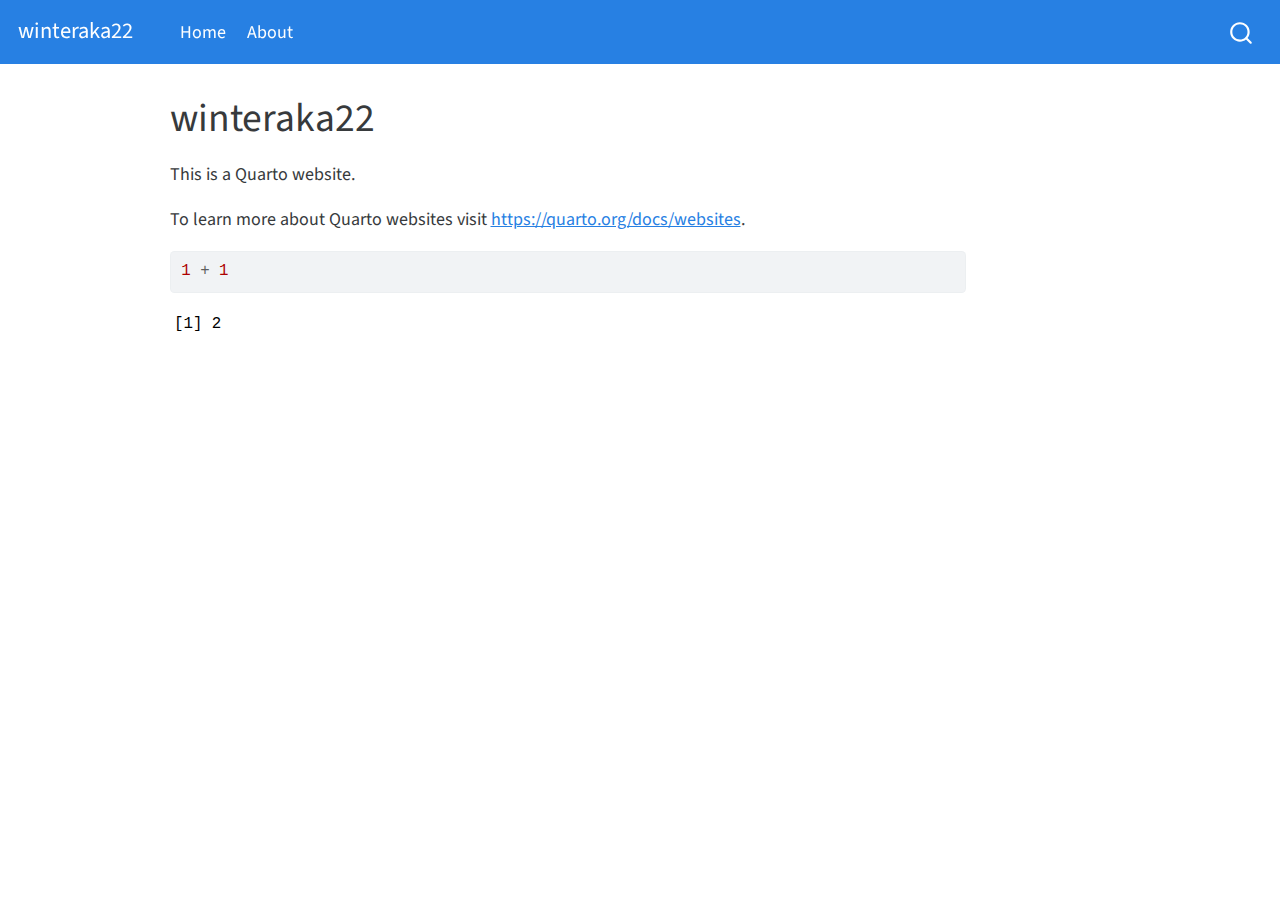
==== docs/index.html @ 7a32d4cb "initial commit" ====
<!DOCTYPE html>
<html xmlns="http://www.w3.org/1999/xhtml" lang="en" xml:lang="en"><head>

<meta charset="utf-8">
<meta name="generator" content="quarto-1.3.47">

<meta name="viewport" content="width=device-width, initial-scale=1.0, user-scalable=yes">


<title>winteraka22</title>
<style>
code{white-space: pre-wrap;}
span.smallcaps{font-variant: small-caps;}
div.columns{display: flex; gap: min(4vw, 1.5em);}
div.column{flex: auto; overflow-x: auto;}
div.hanging-indent{margin-left: 1.5em; text-indent: -1.5em;}
ul.task-list{list-style: none;}
ul.task-list li input[type="checkbox"] {
  width: 0.8em;
  margin: 0 0.8em 0.2em -1.6em;
  vertical-align: middle;
}
pre > code.sourceCode { white-space: pre; position: relative; }
pre > code.sourceCode > span { display: inline-block; line-height: 1.25; }
pre > code.sourceCode > span:empty { height: 1.2em; }
.sourceCode { overflow: visible; }
code.sourceCode > span { color: inherit; text-decoration: inherit; }
div.sourceCode { margin: 1em 0; }
pre.sourceCode { margin: 0; }
@media screen {
div.sourceCode { overflow: auto; }
}
@media print {
pre > code.sourceCode { white-space: pre-wrap; }
pre > code.sourceCode > span { text-indent: -5em; padding-left: 5em; }
}
pre.numberSource code
  { counter-reset: source-line 0; }
pre.numberSource code > span
  { position: relative; left: -4em; counter-increment: source-line; }
pre.numberSource code > span > a:first-child::before
  { content: counter(source-line);
    position: relative; left: -1em; text-align: right; vertical-align: baseline;
    border: none; display: inline-block;
    -webkit-touch-callout: none; -webkit-user-select: none;
    -khtml-user-select: none; -moz-user-select: none;
    -ms-user-select: none; user-select: none;
    padding: 0 4px; width: 4em;
    color: #aaaaaa;
  }
pre.numberSource { margin-left: 3em; border-left: 1px solid #aaaaaa;  padding-left: 4px; }
div.sourceCode
  {   }
@media screen {
pre > code.sourceCode > span > a:first-child::before { text-decoration: underline; }
}
code span.al { color: #ff0000; font-weight: bold; } /* Alert */
code span.an { color: #60a0b0; font-weight: bold; font-style: italic; } /* Annotation */
code span.at { color: #7d9029; } /* Attribute */
code span.bn { color: #40a070; } /* BaseN */
code span.bu { color: #008000; } /* BuiltIn */
code span.cf { color: #007020; font-weight: bold; } /* ControlFlow */
code span.ch { color: #4070a0; } /* Char */
code span.cn { color: #880000; } /* Constant */
code span.co { color: #60a0b0; font-style: italic; } /* Comment */
code span.cv { color: #60a0b0; font-weight: bold; font-style: italic; } /* CommentVar */
code span.do { color: #ba2121; font-style: italic; } /* Documentation */
code span.dt { color: #902000; } /* DataType */
code span.dv { color: #40a070; } /* DecVal */
code span.er { color: #ff0000; font-weight: bold; } /* Error */
code span.ex { } /* Extension */
code span.fl { color: #40a070; } /* Float */
code span.fu { color: #06287e; } /* Function */
code span.im { color: #008000; font-weight: bold; } /* Import */
code span.in { color: #60a0b0; font-weight: bold; font-style: italic; } /* Information */
code span.kw { color: #007020; font-weight: bold; } /* Keyword */
code span.op { color: #666666; } /* Operator */
code span.ot { color: #007020; } /* Other */
code span.pp { color: #bc7a00; } /* Preprocessor */
code span.sc { color: #4070a0; } /* SpecialChar */
code span.ss { color: #bb6688; } /* SpecialString */
code span.st { color: #4070a0; } /* String */
code span.va { color: #19177c; } /* Variable */
code span.vs { color: #4070a0; } /* VerbatimString */
code span.wa { color: #60a0b0; font-weight: bold; font-style: italic; } /* Warning */
</style>


<script src="site_libs/quarto-nav/quarto-nav.js"></script>
<script src="site_libs/quarto-nav/headroom.min.js"></script>
<script src="site_libs/clipboard/clipboard.min.js"></script>
<script src="site_libs/quarto-search/autocomplete.umd.js"></script>
<script src="site_libs/quarto-search/fuse.min.js"></script>
<script src="site_libs/quarto-search/quarto-search.js"></script>
<meta name="quarto:offset" content="./">
<script src="site_libs/quarto-html/quarto.js"></script>
<script src="site_libs/quarto-html/popper.min.js"></script>
<script src="site_libs/quarto-html/tippy.umd.min.js"></script>
<script src="site_libs/quarto-html/anchor.min.js"></script>
<link href="site_libs/quarto-html/tippy.css" rel="stylesheet">
<link href="site_libs/quarto-html/quarto-syntax-highlighting.css" rel="stylesheet" id="quarto-text-highlighting-styles">
<script src="site_libs/bootstrap/bootstrap.min.js"></script>
<link href="site_libs/bootstrap/bootstrap-icons.css" rel="stylesheet">
<link href="site_libs/bootstrap/bootstrap.min.css" rel="stylesheet" id="quarto-bootstrap" data-mode="light">
<script id="quarto-search-options" type="application/json">{
  "location": "navbar",
  "copy-button": false,
  "collapse-after": 3,
  "panel-placement": "end",
  "type": "overlay",
  "limit": 20,
  "language": {
    "search-no-results-text": "No results",
    "search-matching-documents-text": "matching documents",
    "search-copy-link-title": "Copy link to search",
    "search-hide-matches-text": "Hide additional matches",
    "search-more-match-text": "more match in this document",
    "search-more-matches-text": "more matches in this document",
    "search-clear-button-title": "Clear",
    "search-detached-cancel-button-title": "Cancel",
    "search-submit-button-title": "Submit"
  }
}</script>


<link rel="stylesheet" href="styles.css">
</head>

<body class="nav-fixed">

<div id="quarto-search-results"></div>
  <header id="quarto-header" class="headroom fixed-top">
    <nav class="navbar navbar-expand-lg navbar-dark ">
      <div class="navbar-container container-fluid">
      <div class="navbar-brand-container">
    <a class="navbar-brand" href="./index.html">
    <span class="navbar-title">winteraka22</span>
    </a>
  </div>
          <button class="navbar-toggler" type="button" data-bs-toggle="collapse" data-bs-target="#navbarCollapse" aria-controls="navbarCollapse" aria-expanded="false" aria-label="Toggle navigation" onclick="if (window.quartoToggleHeadroom) { window.quartoToggleHeadroom(); }">
  <span class="navbar-toggler-icon"></span>
</button>
          <div class="collapse navbar-collapse" id="navbarCollapse">
            <ul class="navbar-nav navbar-nav-scroll me-auto">
  <li class="nav-item">
    <a class="nav-link active" href="./index.html" rel="" aria-current="page">
 <span class="menu-text">Home</span></a>
  </li>  
  <li class="nav-item">
    <a class="nav-link" href="./about.html" rel="">
 <span class="menu-text">About</span></a>
  </li>  
</ul>
              <div id="quarto-search" class="" title="Search"></div>
          </div> <!-- /navcollapse -->
      </div> <!-- /container-fluid -->
    </nav>
</header>
<!-- content -->
<div id="quarto-content" class="quarto-container page-columns page-rows-contents page-layout-article page-navbar">
<!-- sidebar -->
<!-- margin-sidebar -->
    <div id="quarto-margin-sidebar" class="sidebar margin-sidebar">
        
    </div>
<!-- main -->
<main class="content" id="quarto-document-content">

<header id="title-block-header" class="quarto-title-block default">
<div class="quarto-title">
<h1 class="title">winteraka22</h1>
</div>



<div class="quarto-title-meta">

    
  
    
  </div>
  

</header>

<p>This is a Quarto website.</p>
<p>To learn more about Quarto websites visit <a href="https://quarto.org/docs/websites" class="uri">https://quarto.org/docs/websites</a>.</p>
<div class="cell">
<div class="sourceCode cell-code" id="cb1"><pre class="sourceCode r code-with-copy"><code class="sourceCode r"><span id="cb1-1"><a href="#cb1-1" aria-hidden="true" tabindex="-1"></a><span class="dv">1</span> <span class="sc">+</span> <span class="dv">1</span></span></code><button title="Copy to Clipboard" class="code-copy-button"><i class="bi"></i></button></pre></div>
<div class="cell-output cell-output-stdout">
<pre><code>[1] 2</code></pre>
</div>
</div>



</main> <!-- /main -->
<script id="quarto-html-after-body" type="application/javascript">
window.document.addEventListener("DOMContentLoaded", function (event) {
  const toggleBodyColorMode = (bsSheetEl) => {
    const mode = bsSheetEl.getAttribute("data-mode");
    const bodyEl = window.document.querySelector("body");
    if (mode === "dark") {
      bodyEl.classList.add("quarto-dark");
      bodyEl.classList.remove("quarto-light");
    } else {
      bodyEl.classList.add("quarto-light");
      bodyEl.classList.remove("quarto-dark");
    }
  }
  const toggleBodyColorPrimary = () => {
    const bsSheetEl = window.document.querySelector("link#quarto-bootstrap");
    if (bsSheetEl) {
      toggleBodyColorMode(bsSheetEl);
    }
  }
  toggleBodyColorPrimary();  
  const icon = "";
  const anchorJS = new window.AnchorJS();
  anchorJS.options = {
    placement: 'right',
    icon: icon
  };
  anchorJS.add('.anchored');
  const clipboard = new window.ClipboardJS('.code-copy-button', {
    target: function(trigger) {
      return trigger.previousElementSibling;
    }
  });
  clipboard.on('success', function(e) {
    // button target
    const button = e.trigger;
    // don't keep focus
    button.blur();
    // flash "checked"
    button.classList.add('code-copy-button-checked');
    var currentTitle = button.getAttribute("title");
    button.setAttribute("title", "Copied!");
    let tooltip;
    if (window.bootstrap) {
      button.setAttribute("data-bs-toggle", "tooltip");
      button.setAttribute("data-bs-placement", "left");
      button.setAttribute("data-bs-title", "Copied!");
      tooltip = new bootstrap.Tooltip(button, 
        { trigger: "manual", 
          customClass: "code-copy-button-tooltip",
          offset: [0, -8]});
      tooltip.show();    
    }
    setTimeout(function() {
      if (tooltip) {
        tooltip.hide();
        button.removeAttribute("data-bs-title");
        button.removeAttribute("data-bs-toggle");
        button.removeAttribute("data-bs-placement");
      }
      button.setAttribute("title", currentTitle);
      button.classList.remove('code-copy-button-checked');
    }, 1000);
    // clear code selection
    e.clearSelection();
  });
  function tippyHover(el, contentFn) {
    const config = {
      allowHTML: true,
      content: contentFn,
      maxWidth: 500,
      delay: 100,
      arrow: false,
      appendTo: function(el) {
          return el.parentElement;
      },
      interactive: true,
      interactiveBorder: 10,
      theme: 'quarto',
      placement: 'bottom-start'
    };
    window.tippy(el, config); 
  }
  const noterefs = window.document.querySelectorAll('a[role="doc-noteref"]');
  for (var i=0; i<noterefs.length; i++) {
    const ref = noterefs[i];
    tippyHover(ref, function() {
      // use id or data attribute instead here
      let href = ref.getAttribute('data-footnote-href') || ref.getAttribute('href');
      try { href = new URL(href).hash; } catch {}
      const id = href.replace(/^#\/?/, "");
      const note = window.document.getElementById(id);
      return note.innerHTML;
    });
  }
  const findCites = (el) => {
    const parentEl = el.parentElement;
    if (parentEl) {
      const cites = parentEl.dataset.cites;
      if (cites) {
        return {
          el,
          cites: cites.split(' ')
        };
      } else {
        return findCites(el.parentElement)
      }
    } else {
      return undefined;
    }
  };
  var bibliorefs = window.document.querySelectorAll('a[role="doc-biblioref"]');
  for (var i=0; i<bibliorefs.length; i++) {
    const ref = bibliorefs[i];
    const citeInfo = findCites(ref);
    if (citeInfo) {
      tippyHover(citeInfo.el, function() {
        var popup = window.document.createElement('div');
        citeInfo.cites.forEach(function(cite) {
          var citeDiv = window.document.createElement('div');
          citeDiv.classList.add('hanging-indent');
          citeDiv.classList.add('csl-entry');
          var biblioDiv = window.document.getElementById('ref-' + cite);
          if (biblioDiv) {
            citeDiv.innerHTML = biblioDiv.innerHTML;
          }
          popup.appendChild(citeDiv);
        });
        return popup.innerHTML;
      });
    }
  }
});
</script>
</div> <!-- /content -->



</body></html>
---- docs/site_libs/quarto-html/tippy.css ----
.tippy-box[data-animation=fade][data-state=hidden]{opacity:0}[data-tippy-root]{max-width:calc(100vw - 10px)}.tippy-box{position:relative;background-color:#333;color:#fff;border-radius:4px;font-size:14px;line-height:1.4;white-space:normal;outline:0;transition-property:transform,visibility,opacity}.tippy-box[data-placement^=top]>.tippy-arrow{bottom:0}.tippy-box[data-placement^=top]>.tippy-arrow:before{bottom:-7px;left:0;border-width:8px 8px 0;border-top-color:initial;transform-origin:center top}.tippy-box[data-placement^=bottom]>.tippy-arrow{top:0}.tippy-box[data-placement^=bottom]>.tippy-arrow:before{top:-7px;left:0;border-width:0 8px 8px;border-bottom-color:initial;transform-origin:center bottom}.tippy-box[data-placement^=left]>.tippy-arrow{right:0}.tippy-box[data-placement^=left]>.tippy-arrow:before{border-width:8px 0 8px 8px;border-left-color:initial;right:-7px;transform-origin:center left}.tippy-box[data-placement^=right]>.tippy-arrow{left:0}.tippy-box[data-placement^=right]>.tippy-arrow:before{left:-7px;border-width:8px 8px 8px 0;border-right-color:initial;transform-origin:center right}.tippy-box[data-inertia][data-state=visible]{transition-timing-function:cubic-bezier(.54,1.5,.38,1.11)}.tippy-arrow{width:16px;height:16px;color:#333}.tippy-arrow:before{content:"";position:absolute;border-color:transparent;border-style:solid}.tippy-content{position:relative;padding:5px 9px;z-index:1}
---- docs/site_libs/quarto-html/quarto-syntax-highlighting.css ----
/* quarto syntax highlight colors */
:root {
  --quarto-hl-ot-color: #003B4F;
  --quarto-hl-at-color: #657422;
  --quarto-hl-ss-color: #20794D;
  --quarto-hl-an-color: #5E5E5E;
  --quarto-hl-fu-color: #4758AB;
  --quarto-hl-st-color: #20794D;
  --quarto-hl-cf-color: #003B4F;
  --quarto-hl-op-color: #5E5E5E;
  --quarto-hl-er-color: #AD0000;
  --quarto-hl-bn-color: #AD0000;
  --quarto-hl-al-color: #AD0000;
  --quarto-hl-va-color: #111111;
  --quarto-hl-bu-color: inherit;
  --quarto-hl-ex-color: inherit;
  --quarto-hl-pp-color: #AD0000;
  --quarto-hl-in-color: #5E5E5E;
  --quarto-hl-vs-color: #20794D;
  --quarto-hl-wa-color: #5E5E5E;
  --quarto-hl-do-color: #5E5E5E;
  --quarto-hl-im-color: #00769E;
  --quarto-hl-ch-color: #20794D;
  --quarto-hl-dt-color: #AD0000;
  --quarto-hl-fl-color: #AD0000;
  --quarto-hl-co-color: #5E5E5E;
  --quarto-hl-cv-color: #5E5E5E;
  --quarto-hl-cn-color: #8f5902;
  --quarto-hl-sc-color: #5E5E5E;
  --quarto-hl-dv-color: #AD0000;
  --quarto-hl-kw-color: #003B4F;
}

/* other quarto variables */
:root {
  --quarto-font-monospace: SFMono-Regular, Menlo, Monaco, Consolas, "Liberation Mono", "Courier New", monospace;
}

pre > code.sourceCode > span {
  color: #003B4F;
}

code span {
  color: #003B4F;
}

code.sourceCode > span {
  color: #003B4F;
}

div.sourceCode,
div.sourceCode pre.sourceCode {
  color: #003B4F;
}

code span.ot {
  color: #003B4F;
}

code span.at {
  color: #657422;
}

code span.ss {
  color: #20794D;
}

code span.an {
  color: #5E5E5E;
}

code span.fu {
  color: #4758AB;
}

code span.st {
  color: #20794D;
}

code span.cf {
  color: #003B4F;
}

code span.op {
  color: #5E5E5E;
}

code span.er {
  color: #AD0000;
}

code span.bn {
  color: #AD0000;
}

code span.al {
  color: #AD0000;
}

code span.va {
  color: #111111;
}

code span.pp {
  color: #AD0000;
}

code span.in {
  color: #5E5E5E;
}

code span.vs {
  color: #20794D;
}

code span.wa {
  color: #5E5E5E;
  font-style: italic;
}

code span.do {
  color: #5E5E5E;
  font-style: italic;
}

code span.im {
  color: #00769E;
}

code span.ch {
  color: #20794D;
}

code span.dt {
  color: #AD0000;
}

code span.fl {
  color: #AD0000;
}

code span.co {
  color: #5E5E5E;
}

code span.cv {
  color: #5E5E5E;
  font-style: italic;
}

code span.cn {
  color: #8f5902;
}

code span.sc {
  color: #5E5E5E;
}

code span.dv {
  color: #AD0000;
}

code span.kw {
  color: #003B4F;
}

.prevent-inlining {
  content: "</";
}

/*# sourceMappingURL=debc5d5d77c3f9108843748ff7464032.css.map */
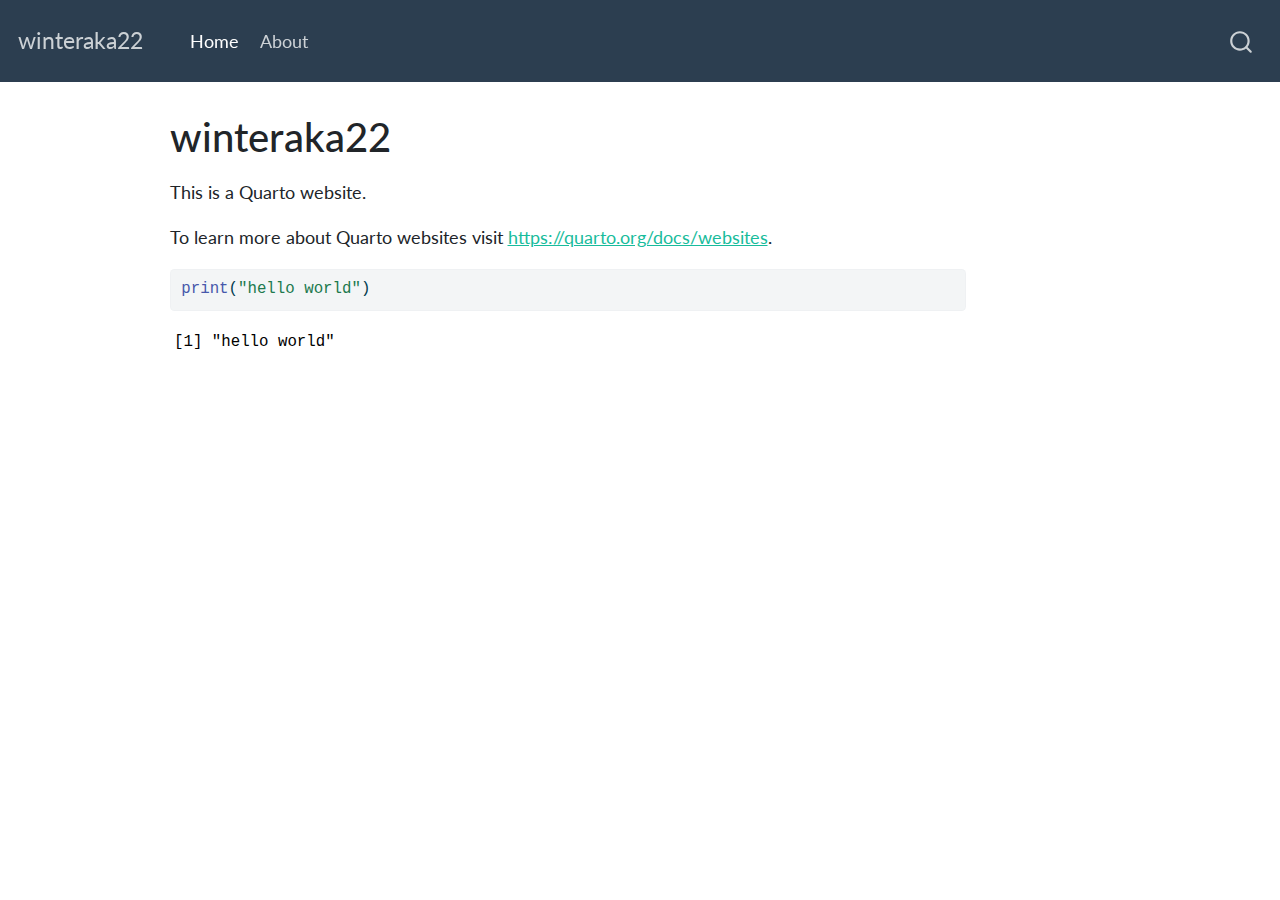
==== commit 8a17efd6: "add notes" ====
--- a/docs/index.html
+++ b/docs/index.html
@@ -2,7 +2,7 @@
 <html xmlns="http://www.w3.org/1999/xhtml" lang="en" xml:lang="en"><head>
 
 <meta charset="utf-8">
-<meta name="generator" content="quarto-1.3.47">
+<meta name="generator" content="quarto-1.3.56">
 
 <meta name="viewport" content="width=device-width, initial-scale=1.0, user-scalable=yes">
 
@@ -143,11 +143,11 @@
           <div class="collapse navbar-collapse" id="navbarCollapse">
             <ul class="navbar-nav navbar-nav-scroll me-auto">
   <li class="nav-item">
-    <a class="nav-link active" href="./index.html" rel="" aria-current="page">
+    <a class="nav-link active" href="./index.html" rel="" target="" aria-current="page">
  <span class="menu-text">Home</span></a>
   </li>  
   <li class="nav-item">
-    <a class="nav-link" href="./about.html" rel="">
+    <a class="nav-link" href="./about.html" rel="" target="">
  <span class="menu-text">About</span></a>
   </li>  
 </ul>
@@ -186,9 +186,9 @@
 <p>This is a Quarto website.</p>
 <p>To learn more about Quarto websites visit <a href="https://quarto.org/docs/websites" class="uri">https://quarto.org/docs/websites</a>.</p>
 <div class="cell">
-<div class="sourceCode cell-code" id="cb1"><pre class="sourceCode r code-with-copy"><code class="sourceCode r"><span id="cb1-1"><a href="#cb1-1" aria-hidden="true" tabindex="-1"></a><span class="dv">1</span> <span class="sc">+</span> <span class="dv">1</span></span></code><button title="Copy to Clipboard" class="code-copy-button"><i class="bi"></i></button></pre></div>
+<div class="sourceCode cell-code" id="cb1"><pre class="sourceCode r code-with-copy"><code class="sourceCode r"><span id="cb1-1"><a href="#cb1-1" aria-hidden="true" tabindex="-1"></a><span class="fu">print</span>(<span class="st">"hello world"</span>)</span></code><button title="Copy to Clipboard" class="code-copy-button"><i class="bi"></i></button></pre></div>
 <div class="cell-output cell-output-stdout">
-<pre><code>[1] 2</code></pre>
+<pre><code>[1] "hello world"</code></pre>
 </div>
 </div>
 
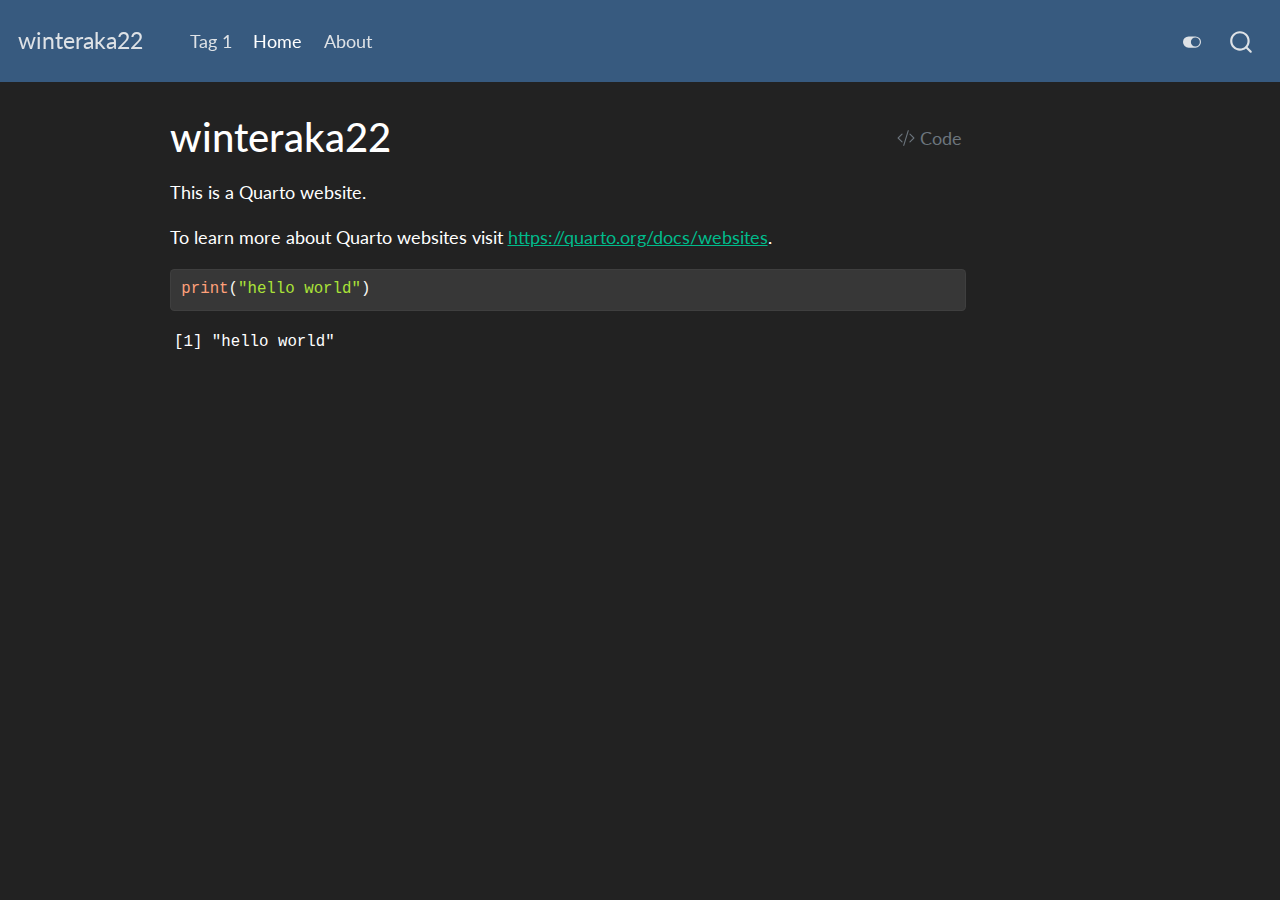
==== commit b8d0933e: "update" ====
--- a/docs/index.html
+++ b/docs/index.html
@@ -98,10 +98,12 @@
 <script src="site_libs/quarto-html/tippy.umd.min.js"></script>
 <script src="site_libs/quarto-html/anchor.min.js"></script>
 <link href="site_libs/quarto-html/tippy.css" rel="stylesheet">
-<link href="site_libs/quarto-html/quarto-syntax-highlighting.css" rel="stylesheet" id="quarto-text-highlighting-styles">
+<link href="site_libs/quarto-html/quarto-syntax-highlighting.css" rel="stylesheet" class="quarto-color-scheme" id="quarto-text-highlighting-styles">
+<link href="site_libs/quarto-html/quarto-syntax-highlighting-dark.css" rel="stylesheet" class="quarto-color-scheme quarto-color-alternate" id="quarto-text-highlighting-styles">
 <script src="site_libs/bootstrap/bootstrap.min.js"></script>
 <link href="site_libs/bootstrap/bootstrap-icons.css" rel="stylesheet">
-<link href="site_libs/bootstrap/bootstrap.min.css" rel="stylesheet" id="quarto-bootstrap" data-mode="light">
+<link href="site_libs/bootstrap/bootstrap.min.css" rel="stylesheet" class="quarto-color-scheme" id="quarto-bootstrap" data-mode="light">
+<link href="site_libs/bootstrap/bootstrap-dark.min.css" rel="stylesheet" class="quarto-color-scheme quarto-color-alternate" id="quarto-bootstrap" data-mode="dark">
 <script id="quarto-search-options" type="application/json">{
   "location": "navbar",
   "copy-button": false,
@@ -143,6 +145,10 @@
           <div class="collapse navbar-collapse" id="navbarCollapse">
             <ul class="navbar-nav navbar-nav-scroll me-auto">
   <li class="nav-item">
+    <a class="nav-link" href="./day1.html" rel="" target="">
+ <span class="menu-text">Tag 1</span></a>
+  </li>  
+  <li class="nav-item">
     <a class="nav-link active" href="./index.html" rel="" target="" aria-current="page">
  <span class="menu-text">Home</span></a>
   </li>  
@@ -151,6 +157,9 @@
  <span class="menu-text">About</span></a>
   </li>  
 </ul>
+              <div class="quarto-toggle-container">
+                  <a href="" class="quarto-color-scheme-toggle nav-link" onclick="window.quartoToggleColorScheme(); return false;" title="Toggle dark mode"><i class="bi"></i></a>
+              </div>
               <div id="quarto-search" class="" title="Search"></div>
           </div> <!-- /navcollapse -->
       </div> <!-- /container-fluid -->
@@ -168,7 +177,7 @@
 
 <header id="title-block-header" class="quarto-title-block default">
 <div class="quarto-title">
-<h1 class="title">winteraka22</h1>
+<div class="quarto-title-block"><div><h1 class="title">winteraka22</h1><button type="button" class="btn code-tools-button" id="quarto-code-tools-source"><i class="bi"></i> Code</button></div></div>
 </div>
 
 
@@ -192,6 +201,8 @@
 </div>
 </div>
 
+
+<!-- -->
 
 
 </main> <!-- /main -->
@@ -215,6 +226,121 @@
     }
   }
   toggleBodyColorPrimary();  
+  const disableStylesheet = (stylesheets) => {
+    for (let i=0; i < stylesheets.length; i++) {
+      const stylesheet = stylesheets[i];
+      stylesheet.rel = 'prefetch';
+    }
+  }
+  const enableStylesheet = (stylesheets) => {
+    for (let i=0; i < stylesheets.length; i++) {
+      const stylesheet = stylesheets[i];
+      stylesheet.rel = 'stylesheet';
+    }
+  }
+  const manageTransitions = (selector, allowTransitions) => {
+    const els = window.document.querySelectorAll(selector);
+    for (let i=0; i < els.length; i++) {
+      const el = els[i];
+      if (allowTransitions) {
+        el.classList.remove('notransition');
+      } else {
+        el.classList.add('notransition');
+      }
+    }
+  }
+  const toggleColorMode = (alternate) => {
+    // Switch the stylesheets
+    const alternateStylesheets = window.document.querySelectorAll('link.quarto-color-scheme.quarto-color-alternate');
+    manageTransitions('#quarto-margin-sidebar .nav-link', false);
+    if (alternate) {
+      enableStylesheet(alternateStylesheets);
+      for (const sheetNode of alternateStylesheets) {
+        if (sheetNode.id === "quarto-bootstrap") {
+          toggleBodyColorMode(sheetNode);
+        }
+      }
+    } else {
+      disableStylesheet(alternateStylesheets);
+      toggleBodyColorPrimary();
+    }
+    manageTransitions('#quarto-margin-sidebar .nav-link', true);
+    // Switch the toggles
+    const toggles = window.document.querySelectorAll('.quarto-color-scheme-toggle');
+    for (let i=0; i < toggles.length; i++) {
+      const toggle = toggles[i];
+      if (toggle) {
+        if (alternate) {
+          toggle.classList.add("alternate");     
+        } else {
+          toggle.classList.remove("alternate");
+        }
+      }
+    }
+    // Hack to workaround the fact that safari doesn't
+    // properly recolor the scrollbar when toggling (#1455)
+    if (navigator.userAgent.indexOf('Safari') > 0 && navigator.userAgent.indexOf('Chrome') == -1) {
+      manageTransitions("body", false);
+      window.scrollTo(0, 1);
+      setTimeout(() => {
+        window.scrollTo(0, 0);
+        manageTransitions("body", true);
+      }, 40);  
+    }
+  }
+  const isFileUrl = () => { 
+    return window.location.protocol === 'file:';
+  }
+  const hasAlternateSentinel = () => {  
+    let styleSentinel = getColorSchemeSentinel();
+    if (styleSentinel !== null) {
+      return styleSentinel === "alternate";
+    } else {
+      return false;
+    }
+  }
+  const setStyleSentinel = (alternate) => {
+    const value = alternate ? "alternate" : "default";
+    if (!isFileUrl()) {
+      window.localStorage.setItem("quarto-color-scheme", value);
+    } else {
+      localAlternateSentinel = value;
+    }
+  }
+  const getColorSchemeSentinel = () => {
+    if (!isFileUrl()) {
+      const storageValue = window.localStorage.getItem("quarto-color-scheme");
+      return storageValue != null ? storageValue : localAlternateSentinel;
+    } else {
+      return localAlternateSentinel;
+    }
+  }
+  let localAlternateSentinel = 'alternate';
+  // Dark / light mode switch
+  window.quartoToggleColorScheme = () => {
+    // Read the current dark / light value 
+    let toAlternate = !hasAlternateSentinel();
+    toggleColorMode(toAlternate);
+    setStyleSentinel(toAlternate);
+  };
+  // Ensure there is a toggle, if there isn't float one in the top right
+  if (window.document.querySelector('.quarto-color-scheme-toggle') === null) {
+    const a = window.document.createElement('a');
+    a.classList.add('top-right');
+    a.classList.add('quarto-color-scheme-toggle');
+    a.href = "";
+    a.onclick = function() { try { window.quartoToggleColorScheme(); } catch {} return false; };
+    const i = window.document.createElement("i");
+    i.classList.add('bi');
+    a.appendChild(i);
+    window.document.body.appendChild(a);
+  }
+  // Switch to dark mode if need be
+  if (hasAlternateSentinel()) {
+    toggleColorMode(true);
+  } else {
+    toggleColorMode(false);
+  }
   const icon = "";
   const anchorJS = new window.AnchorJS();
   anchorJS.options = {
@@ -260,6 +386,57 @@
     // clear code selection
     e.clearSelection();
   });
+  const viewSource = window.document.getElementById('quarto-view-source') ||
+                     window.document.getElementById('quarto-code-tools-source');
+  if (viewSource) {
+    const sourceUrl = viewSource.getAttribute("data-quarto-source-url");
+    viewSource.addEventListener("click", function(e) {
+      if (sourceUrl) {
+        // rstudio viewer pane
+        if (/\bcapabilities=\b/.test(window.location)) {
+          window.open(sourceUrl);
+        } else {
+          window.location.href = sourceUrl;
+        }
+      } else {
+        const modal = new bootstrap.Modal(document.getElementById('quarto-embedded-source-code-modal'));
+        modal.show();
+      }
+      return false;
+    });
+  }
+  function toggleCodeHandler(show) {
+    return function(e) {
+      const detailsSrc = window.document.querySelectorAll(".cell > details > .sourceCode");
+      for (let i=0; i<detailsSrc.length; i++) {
+        const details = detailsSrc[i].parentElement;
+        if (show) {
+          details.open = true;
+        } else {
+          details.removeAttribute("open");
+        }
+      }
+      const cellCodeDivs = window.document.querySelectorAll(".cell > .sourceCode");
+      const fromCls = show ? "hidden" : "unhidden";
+      const toCls = show ? "unhidden" : "hidden";
+      for (let i=0; i<cellCodeDivs.length; i++) {
+        const codeDiv = cellCodeDivs[i];
+        if (codeDiv.classList.contains(fromCls)) {
+          codeDiv.classList.remove(fromCls);
+          codeDiv.classList.add(toCls);
+        } 
+      }
+      return false;
+    }
+  }
+  const hideAllCode = window.document.getElementById("quarto-hide-all-code");
+  if (hideAllCode) {
+    hideAllCode.addEventListener("click", toggleCodeHandler(false));
+  }
+  const showAllCode = window.document.getElementById("quarto-show-all-code");
+  if (showAllCode) {
+    showAllCode.addEventListener("click", toggleCodeHandler(true));
+  }
   function tippyHover(el, contentFn) {
     const config = {
       allowHTML: true,
@@ -327,7 +504,20 @@
     }
   }
 });
-</script>
+</script><div class="modal fade" id="quarto-embedded-source-code-modal" tabindex="-1" aria-labelledby="quarto-embedded-source-code-modal-label" aria-hidden="true"><div class="modal-dialog modal-dialog-scrollable"><div class="modal-content"><div class="modal-header"><h5 class="modal-title" id="quarto-embedded-source-code-modal-label">Source Code</h5><button class="btn-close" data-bs-dismiss="modal"></button></div><div class="modal-body"><div class="">
+<div class="sourceCode" id="cb3" data-shortcodes="false"><pre class="sourceCode markdown code-with-copy"><code class="sourceCode markdown"><span id="cb3-1"><a href="#cb3-1" aria-hidden="true" tabindex="-1"></a><span class="co">---</span></span>
+<span id="cb3-2"><a href="#cb3-2" aria-hidden="true" tabindex="-1"></a><span class="an">title:</span><span class="co"> "winteraka22"</span></span>
+<span id="cb3-3"><a href="#cb3-3" aria-hidden="true" tabindex="-1"></a><span class="co">---</span></span>
+<span id="cb3-4"><a href="#cb3-4" aria-hidden="true" tabindex="-1"></a></span>
+<span id="cb3-5"><a href="#cb3-5" aria-hidden="true" tabindex="-1"></a>This is a Quarto website.</span>
+<span id="cb3-6"><a href="#cb3-6" aria-hidden="true" tabindex="-1"></a></span>
+<span id="cb3-7"><a href="#cb3-7" aria-hidden="true" tabindex="-1"></a>To learn more about Quarto websites visit <span class="ot">&lt;https://quarto.org/docs/websites&gt;</span>.</span>
+<span id="cb3-8"><a href="#cb3-8" aria-hidden="true" tabindex="-1"></a></span>
+<span id="cb3-11"><a href="#cb3-11" aria-hidden="true" tabindex="-1"></a><span class="in">```{r}</span></span>
+<span id="cb3-12"><a href="#cb3-12" aria-hidden="true" tabindex="-1"></a><span class="fu">print</span>(<span class="st">"hello world"</span>)</span>
+<span id="cb3-13"><a href="#cb3-13" aria-hidden="true" tabindex="-1"></a><span class="in">```</span></span>
+</code><button title="Copy to Clipboard" class="code-copy-button"><i class="bi"></i></button></pre></div>
+</div></div></div></div></div>
 </div> <!-- /content -->
 
 
--- a/docs/site_libs/quarto-html/quarto-syntax-highlighting-dark.css
+++ b/docs/site_libs/quarto-html/quarto-syntax-highlighting-dark.css
@@ -0,0 +1,187 @@
+/* quarto syntax highlight colors */
+:root {
+  --quarto-hl-al-color: #f07178;
+  --quarto-hl-an-color: #d4d0ab;
+  --quarto-hl-at-color: #00e0e0;
+  --quarto-hl-bn-color: #d4d0ab;
+  --quarto-hl-bu-color: #abe338;
+  --quarto-hl-ch-color: #abe338;
+  --quarto-hl-co-color: #f8f8f2;
+  --quarto-hl-cv-color: #ffd700;
+  --quarto-hl-cn-color: #ffd700;
+  --quarto-hl-cf-color: #ffa07a;
+  --quarto-hl-dt-color: #ffa07a;
+  --quarto-hl-dv-color: #d4d0ab;
+  --quarto-hl-do-color: #f8f8f2;
+  --quarto-hl-er-color: #f07178;
+  --quarto-hl-ex-color: #00e0e0;
+  --quarto-hl-fl-color: #d4d0ab;
+  --quarto-hl-fu-color: #ffa07a;
+  --quarto-hl-im-color: #abe338;
+  --quarto-hl-in-color: #d4d0ab;
+  --quarto-hl-kw-color: #ffa07a;
+  --quarto-hl-op-color: #ffa07a;
+  --quarto-hl-ot-color: #00e0e0;
+  --quarto-hl-pp-color: #dcc6e0;
+  --quarto-hl-re-color: #00e0e0;
+  --quarto-hl-sc-color: #abe338;
+  --quarto-hl-ss-color: #abe338;
+  --quarto-hl-st-color: #abe338;
+  --quarto-hl-va-color: #00e0e0;
+  --quarto-hl-vs-color: #abe338;
+  --quarto-hl-wa-color: #dcc6e0;
+}
+
+/* other quarto variables */
+:root {
+  --quarto-font-monospace: SFMono-Regular, Menlo, Monaco, Consolas, "Liberation Mono", "Courier New", monospace;
+}
+
+code span.al {
+  font-weight: bold;
+  color: #f07178;
+}
+
+code span.an {
+  color: #d4d0ab;
+}
+
+code span.at {
+  color: #00e0e0;
+}
+
+code span.bn {
+  color: #d4d0ab;
+}
+
+code span.bu {
+  color: #abe338;
+}
+
+code span.ch {
+  color: #abe338;
+}
+
+code span.co {
+  font-style: italic;
+  color: #f8f8f2;
+}
+
+code span.cv {
+  color: #ffd700;
+}
+
+code span.cn {
+  color: #ffd700;
+}
+
+code span.cf {
+  font-weight: bold;
+  color: #ffa07a;
+}
+
+code span.dt {
+  color: #ffa07a;
+}
+
+code span.dv {
+  color: #d4d0ab;
+}
+
+code span.do {
+  color: #f8f8f2;
+}
+
+code span.er {
+  color: #f07178;
+  text-decoration: underline;
+}
+
+code span.ex {
+  font-weight: bold;
+  color: #00e0e0;
+}
+
+code span.fl {
+  color: #d4d0ab;
+}
+
+code span.fu {
+  color: #ffa07a;
+}
+
+code span.im {
+  color: #abe338;
+}
+
+code span.in {
+  color: #d4d0ab;
+}
+
+code span.kw {
+  font-weight: bold;
+  color: #ffa07a;
+}
+
+pre > code.sourceCode > span {
+  color: #f8f8f2;
+}
+
+code span {
+  color: #f8f8f2;
+}
+
+code.sourceCode > span {
+  color: #f8f8f2;
+}
+
+div.sourceCode,
+div.sourceCode pre.sourceCode {
+  color: #f8f8f2;
+}
+
+code span.op {
+  color: #ffa07a;
+}
+
+code span.ot {
+  color: #00e0e0;
+}
+
+code span.pp {
+  color: #dcc6e0;
+}
+
+code span.re {
+  color: #00e0e0;
+}
+
+code span.sc {
+  color: #abe338;
+}
+
+code span.ss {
+  color: #abe338;
+}
+
+code span.st {
+  color: #abe338;
+}
+
+code span.va {
+  color: #00e0e0;
+}
+
+code span.vs {
+  color: #abe338;
+}
+
+code span.wa {
+  color: #dcc6e0;
+}
+
+.prevent-inlining {
+  content: "</";
+}
+
+/*# sourceMappingURL=935a306eefa94366c21e1a970dddb765.css.map */
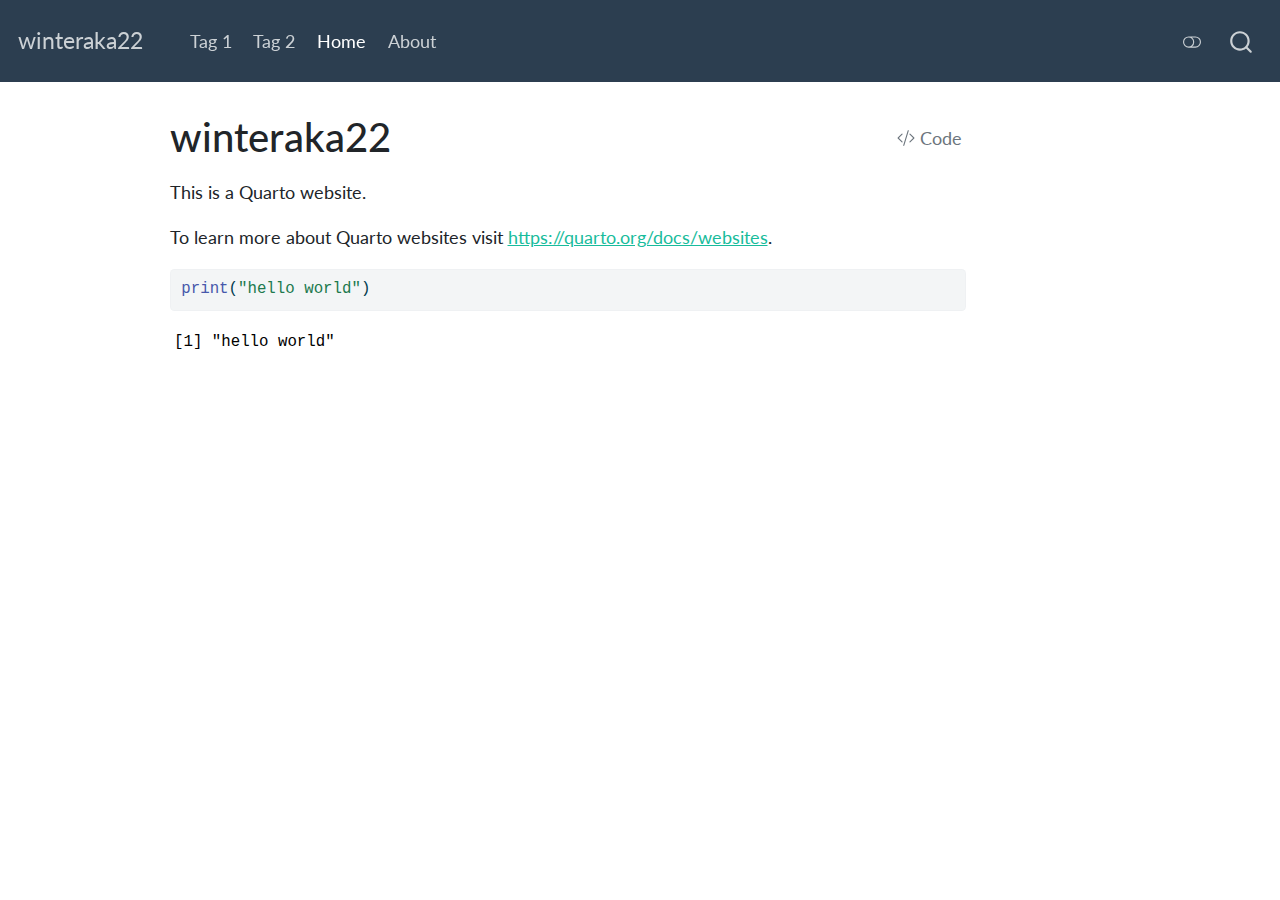
==== commit 06019f28: "update" ====
--- a/docs/index.html
+++ b/docs/index.html
@@ -99,11 +99,11 @@
 <script src="site_libs/quarto-html/anchor.min.js"></script>
 <link href="site_libs/quarto-html/tippy.css" rel="stylesheet">
 <link href="site_libs/quarto-html/quarto-syntax-highlighting.css" rel="stylesheet" class="quarto-color-scheme" id="quarto-text-highlighting-styles">
-<link href="site_libs/quarto-html/quarto-syntax-highlighting-dark.css" rel="stylesheet" class="quarto-color-scheme quarto-color-alternate" id="quarto-text-highlighting-styles">
+<link href="site_libs/quarto-html/quarto-syntax-highlighting-dark.css" rel="prefetch" class="quarto-color-scheme quarto-color-alternate" id="quarto-text-highlighting-styles">
 <script src="site_libs/bootstrap/bootstrap.min.js"></script>
 <link href="site_libs/bootstrap/bootstrap-icons.css" rel="stylesheet">
 <link href="site_libs/bootstrap/bootstrap.min.css" rel="stylesheet" class="quarto-color-scheme" id="quarto-bootstrap" data-mode="light">
-<link href="site_libs/bootstrap/bootstrap-dark.min.css" rel="stylesheet" class="quarto-color-scheme quarto-color-alternate" id="quarto-bootstrap" data-mode="dark">
+<link href="site_libs/bootstrap/bootstrap-dark.min.css" rel="prefetch" class="quarto-color-scheme quarto-color-alternate" id="quarto-bootstrap" data-mode="dark">
 <script id="quarto-search-options" type="application/json">{
   "location": "navbar",
   "copy-button": false,
@@ -147,6 +147,10 @@
   <li class="nav-item">
     <a class="nav-link" href="./day1.html" rel="" target="">
  <span class="menu-text">Tag 1</span></a>
+  </li>  
+  <li class="nav-item">
+    <a class="nav-link" href="./day2.html" rel="" target="">
+ <span class="menu-text">Tag 2</span></a>
   </li>  
   <li class="nav-item">
     <a class="nav-link active" href="./index.html" rel="" target="" aria-current="page">
@@ -194,7 +198,7 @@
 
 <p>This is a Quarto website.</p>
 <p>To learn more about Quarto websites visit <a href="https://quarto.org/docs/websites" class="uri">https://quarto.org/docs/websites</a>.</p>
-<div class="cell">
+<div class="cell" data-hash="index_cache/html/unnamed-chunk-1_d7679a70c18bd19f07e0305818b01da2">
 <div class="sourceCode cell-code" id="cb1"><pre class="sourceCode r code-with-copy"><code class="sourceCode r"><span id="cb1-1"><a href="#cb1-1" aria-hidden="true" tabindex="-1"></a><span class="fu">print</span>(<span class="st">"hello world"</span>)</span></code><button title="Copy to Clipboard" class="code-copy-button"><i class="bi"></i></button></pre></div>
 <div class="cell-output cell-output-stdout">
 <pre><code>[1] "hello world"</code></pre>
@@ -315,7 +319,7 @@
       return localAlternateSentinel;
     }
   }
-  let localAlternateSentinel = 'alternate';
+  let localAlternateSentinel = 'default';
   // Dark / light mode switch
   window.quartoToggleColorScheme = () => {
     // Read the current dark / light value 
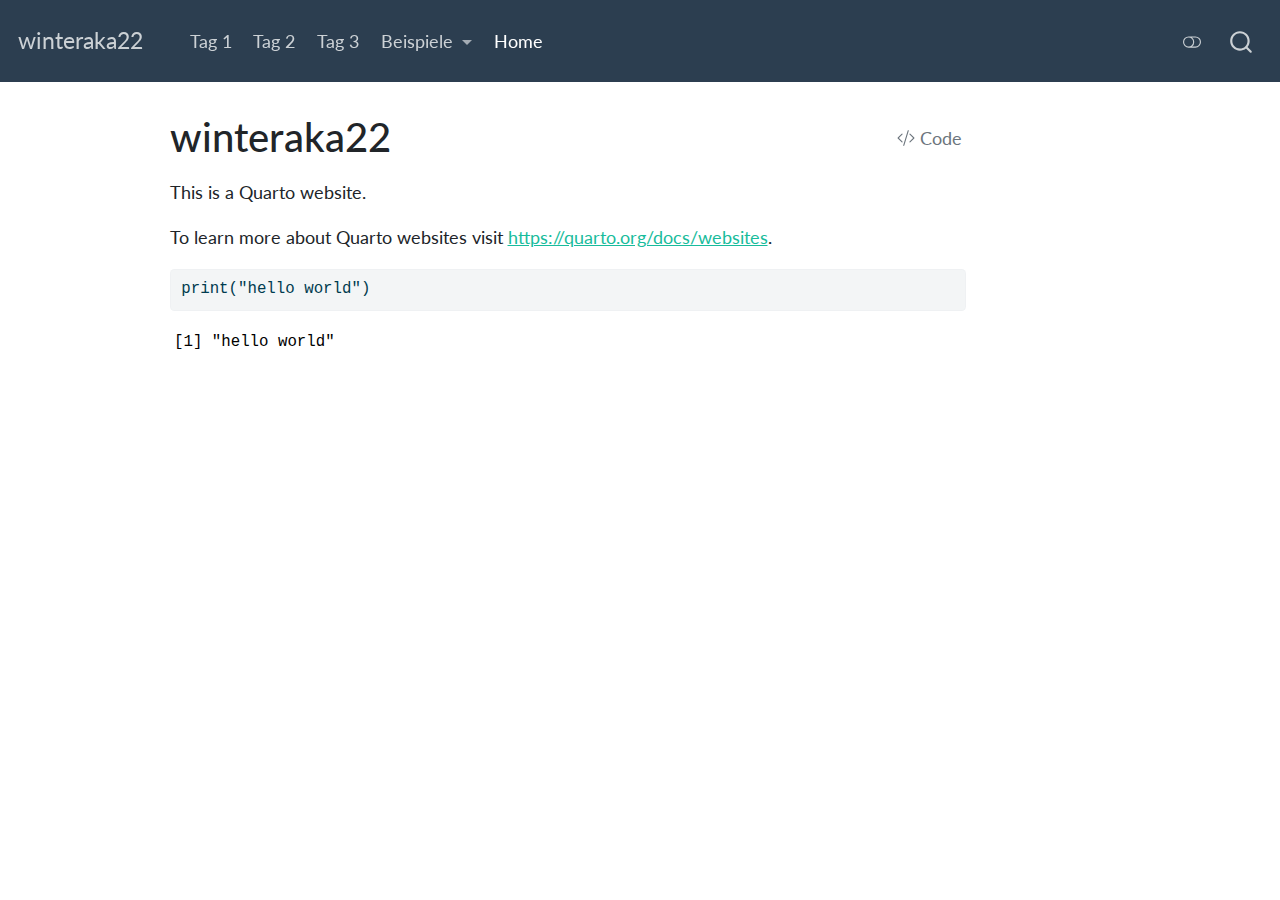
==== commit c8054f56: "update" ====
--- a/docs/index.html
+++ b/docs/index.html
@@ -1,12 +1,9 @@
 <!DOCTYPE html>
 <html xmlns="http://www.w3.org/1999/xhtml" lang="en" xml:lang="en"><head>
-
+<meta http-equiv="Content-Type" content="text/html; charset=UTF-8">
 <meta charset="utf-8">
 <meta name="generator" content="quarto-1.3.56">
-
 <meta name="viewport" content="width=device-width, initial-scale=1.0, user-scalable=yes">
-
-
 <title>winteraka22</title>
 <style>
 code{white-space: pre-wrap;}
@@ -85,7 +82,6 @@
 code span.wa { color: #60a0b0; font-weight: bold; font-style: italic; } /* Warning */
 </style>
 
-
 <script src="site_libs/quarto-nav/quarto-nav.js"></script>
 <script src="site_libs/quarto-nav/headroom.min.js"></script>
 <script src="site_libs/clipboard/clipboard.min.js"></script>
@@ -103,8 +99,7 @@
 <script src="site_libs/bootstrap/bootstrap.min.js"></script>
 <link href="site_libs/bootstrap/bootstrap-icons.css" rel="stylesheet">
 <link href="site_libs/bootstrap/bootstrap.min.css" rel="stylesheet" class="quarto-color-scheme" id="quarto-bootstrap" data-mode="light">
-<link href="site_libs/bootstrap/bootstrap-dark.min.css" rel="prefetch" class="quarto-color-scheme quarto-color-alternate" id="quarto-bootstrap" data-mode="dark">
-<script id="quarto-search-options" type="application/json">{
+<link href="site_libs/bootstrap/bootstrap-dark.min.css" rel="prefetch" class="quarto-color-scheme quarto-color-alternate" id="quarto-bootstrap" data-mode="dark"><script id="quarto-search-options" type="application/json">{
   "location": "navbar",
   "copy-button": false,
   "collapse-after": 3,
@@ -122,18 +117,12 @@
     "search-detached-cancel-button-title": "Cancel",
     "search-submit-button-title": "Submit"
   }
-}</script>
-
-
-<link rel="stylesheet" href="styles.css">
+}</script><link rel="stylesheet" href="styles.css">
 </head>
-
 <body class="nav-fixed">
 
 <div id="quarto-search-results"></div>
-  <header id="quarto-header" class="headroom fixed-top">
-    <nav class="navbar navbar-expand-lg navbar-dark ">
-      <div class="navbar-container container-fluid">
+  <header id="quarto-header" class="headroom fixed-top"><nav class="navbar navbar-expand-lg navbar-dark "><div class="navbar-container container-fluid">
       <div class="navbar-brand-container">
     <a class="navbar-brand" href="./index.html">
     <span class="navbar-title">winteraka22</span>
@@ -144,7 +133,7 @@
 </button>
           <div class="collapse navbar-collapse" id="navbarCollapse">
             <ul class="navbar-nav navbar-nav-scroll me-auto">
-  <li class="nav-item">
+<li class="nav-item">
     <a class="nav-link" href="./day1.html" rel="" target="">
  <span class="menu-text">Tag 1</span></a>
   </li>  
@@ -153,34 +142,39 @@
  <span class="menu-text">Tag 2</span></a>
   </li>  
   <li class="nav-item">
+    <a class="nav-link" href="./day3.html" rel="" target="">
+ <span class="menu-text">Tag 3</span></a>
+  </li>  
+  <li class="nav-item dropdown ">
+    <a class="nav-link dropdown-toggle" href="#" id="nav-menu-beispiele" role="button" data-bs-toggle="dropdown" aria-expanded="false" rel="" target="">
+ <span class="menu-text">Beispiele</span>
+    </a>
+    <ul class="dropdown-menu" aria-labelledby="nav-menu-beispiele">
+<li>
+    <a class="dropdown-item" href="./boardgames.html" rel="" target="">
+ <span class="dropdown-text">Boardgames</span></a>
+  </li>  
+    </ul>
+</li>
+  <li class="nav-item">
     <a class="nav-link active" href="./index.html" rel="" target="" aria-current="page">
  <span class="menu-text">Home</span></a>
   </li>  
-  <li class="nav-item">
-    <a class="nav-link" href="./about.html" rel="" target="">
- <span class="menu-text">About</span></a>
-  </li>  
 </ul>
-              <div class="quarto-toggle-container">
+<div class="quarto-toggle-container">
                   <a href="" class="quarto-color-scheme-toggle nav-link" onclick="window.quartoToggleColorScheme(); return false;" title="Toggle dark mode"><i class="bi"></i></a>
               </div>
               <div id="quarto-search" class="" title="Search"></div>
           </div> <!-- /navcollapse -->
       </div> <!-- /container-fluid -->
-    </nav>
-</header>
-<!-- content -->
-<div id="quarto-content" class="quarto-container page-columns page-rows-contents page-layout-article page-navbar">
+    </nav></header><!-- content --><div id="quarto-content" class="quarto-container page-columns page-rows-contents page-layout-article page-navbar">
 <!-- sidebar -->
 <!-- margin-sidebar -->
     <div id="quarto-margin-sidebar" class="sidebar margin-sidebar">
         
     </div>
 <!-- main -->
-<main class="content" id="quarto-document-content">
-
-<header id="title-block-header" class="quarto-title-block default">
-<div class="quarto-title">
+<main class="content" id="quarto-document-content"><header id="title-block-header" class="quarto-title-block default"><div class="quarto-title">
 <div class="quarto-title-block"><div><h1 class="title">winteraka22</h1><button type="button" class="btn code-tools-button" id="quarto-code-tools-source"><i class="bi"></i> Code</button></div></div>
 </div>
 
@@ -194,12 +188,10 @@
   </div>
   
 
-</header>
-
-<p>This is a Quarto website.</p>
+</header><p>This is a Quarto website.</p>
 <p>To learn more about Quarto websites visit <a href="https://quarto.org/docs/websites" class="uri">https://quarto.org/docs/websites</a>.</p>
 <div class="cell" data-hash="index_cache/html/unnamed-chunk-1_d7679a70c18bd19f07e0305818b01da2">
-<div class="sourceCode cell-code" id="cb1"><pre class="sourceCode r code-with-copy"><code class="sourceCode r"><span id="cb1-1"><a href="#cb1-1" aria-hidden="true" tabindex="-1"></a><span class="fu">print</span>(<span class="st">"hello world"</span>)</span></code><button title="Copy to Clipboard" class="code-copy-button"><i class="bi"></i></button></pre></div>
+<div class="sourceCode" id="cb1"><pre class="downlit sourceCode r code-with-copy"><code class="sourceCode R"><span class="fu"><a href="https://rdrr.io/r/base/print.html">print</a></span><span class="op">(</span><span class="st">"hello world"</span><span class="op">)</span></code><button title="Copy to Clipboard" class="code-copy-button"><i class="bi"></i></button></pre></div>
 <div class="cell-output cell-output-stdout">
 <pre><code>[1] "hello world"</code></pre>
 </div>
@@ -209,8 +201,7 @@
 <!-- -->
 
 
-</main> <!-- /main -->
-<script id="quarto-html-after-body" type="application/javascript">
+</main><!-- /main --><script id="quarto-html-after-body" type="application/javascript">
 window.document.addEventListener("DOMContentLoaded", function (event) {
   const toggleBodyColorMode = (bsSheetEl) => {
     const mode = bsSheetEl.getAttribute("data-mode");
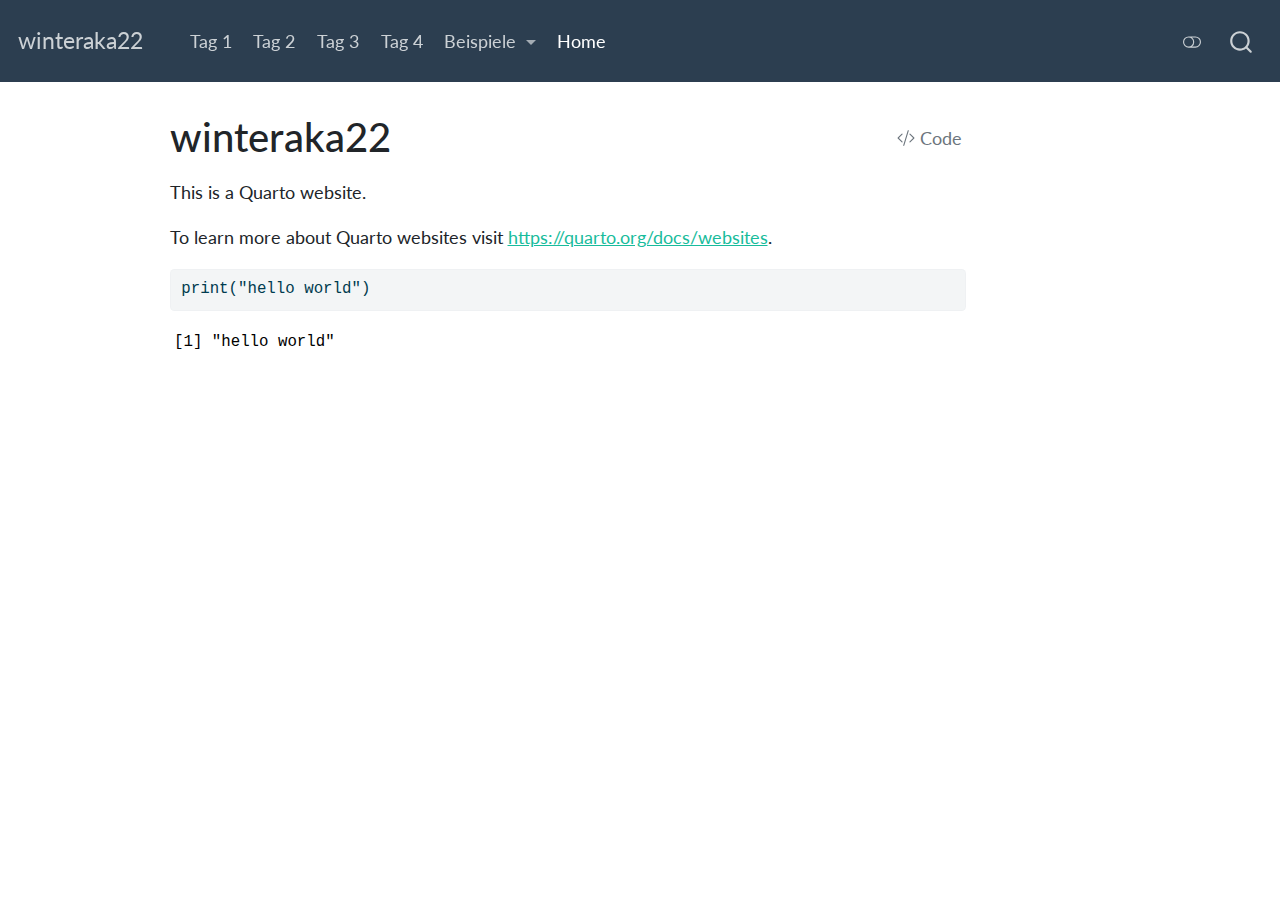
==== commit c741a856: "update" ====
--- a/docs/index.html
+++ b/docs/index.html
@@ -145,6 +145,10 @@
     <a class="nav-link" href="./day3.html" rel="" target="">
  <span class="menu-text">Tag 3</span></a>
   </li>  
+  <li class="nav-item">
+    <a class="nav-link" href="./day4.html" rel="" target="">
+ <span class="menu-text">Tag 4</span></a>
+  </li>  
   <li class="nav-item dropdown ">
     <a class="nav-link dropdown-toggle" href="#" id="nav-menu-beispiele" role="button" data-bs-toggle="dropdown" aria-expanded="false" rel="" target="">
  <span class="menu-text">Beispiele</span>
@@ -153,6 +157,22 @@
 <li>
     <a class="dropdown-item" href="./boardgames.html" rel="" target="">
  <span class="dropdown-text">Boardgames</span></a>
+  </li>  
+        <li>
+    <a class="dropdown-item" href="./bechdel.html" rel="" target="">
+ <span class="dropdown-text">bechdel</span></a>
+  </li>  
+        <li>
+    <a class="dropdown-item" href="./chocolate.html" rel="" target="">
+ <span class="dropdown-text">Chocolate</span></a>
+  </li>  
+        <li>
+    <a class="dropdown-item" href="./unfall.html" rel="" target="">
+ <span class="dropdown-text">Unfall</span></a>
+  </li>  
+        <li>
+    <a class="dropdown-item" href="./shiny-example.html" rel="" target="">
+ <span class="dropdown-text">Shiny Example</span></a>
   </li>  
     </ul>
 </li>
